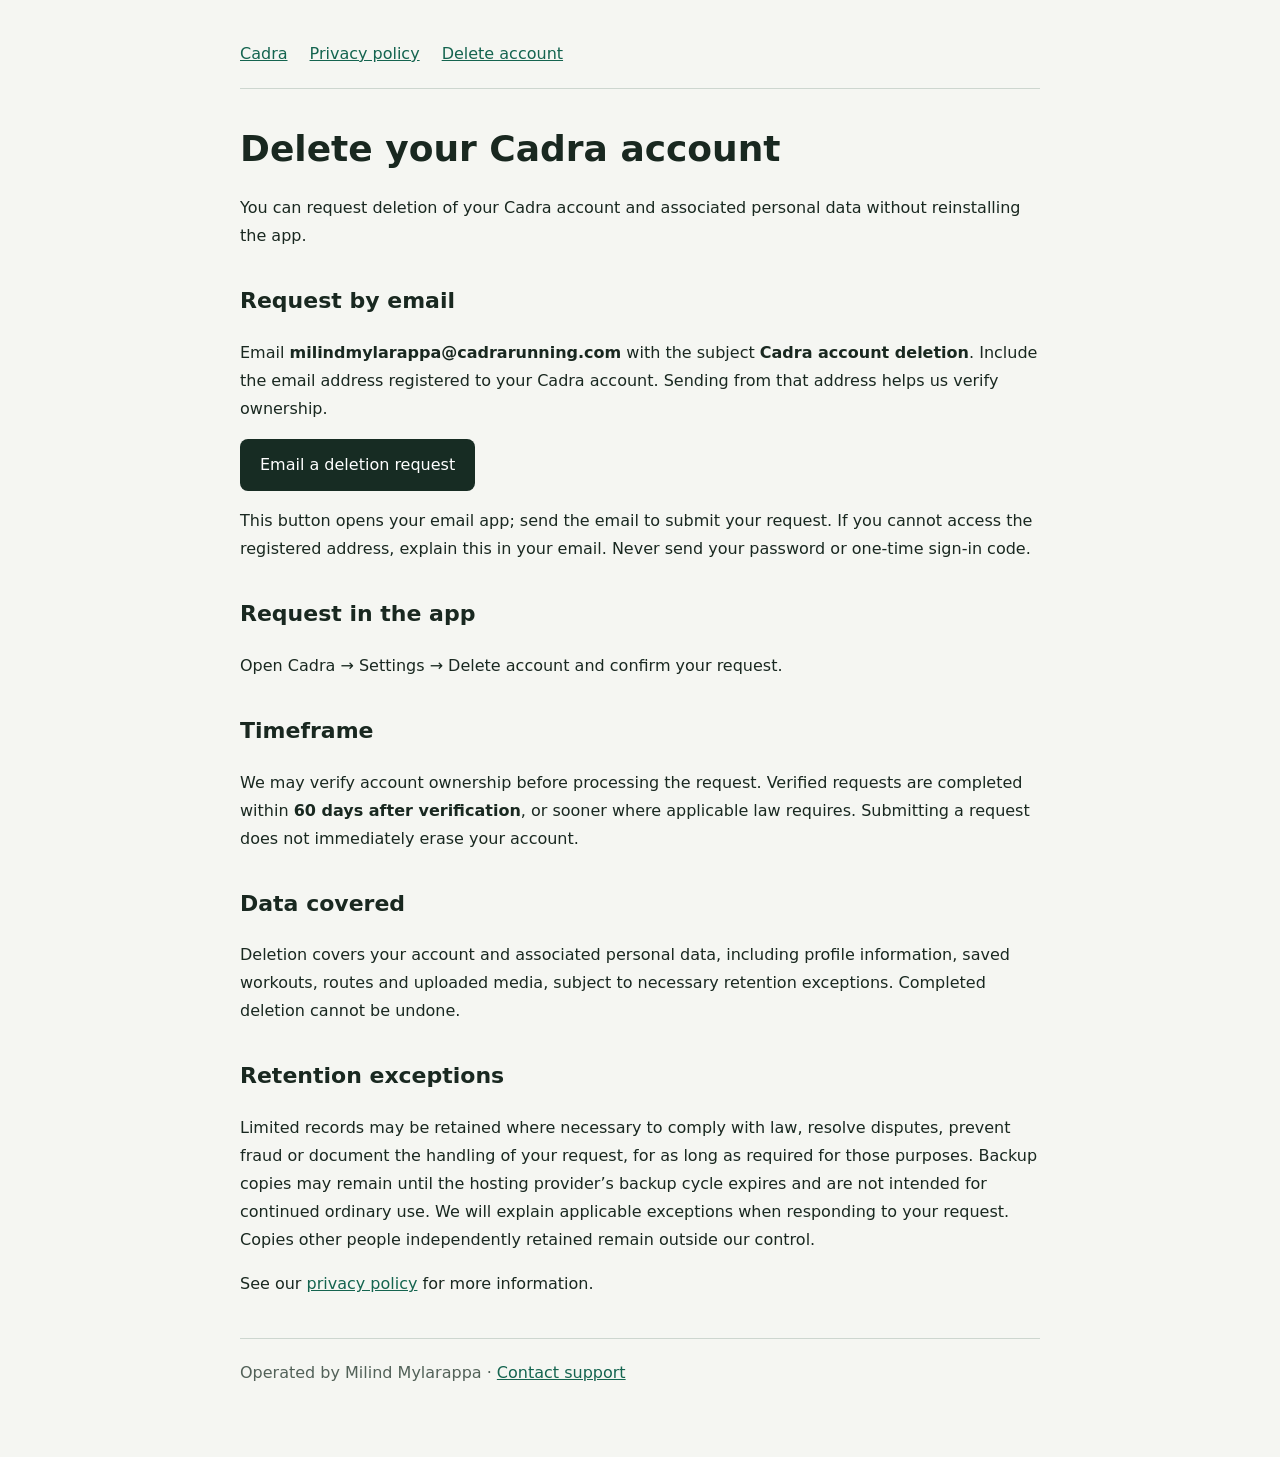
==== delete-account.html @ 0e9cb0fb "Publish Cadra privacy and deletion pages" ====
<!doctype html><html lang="en"><head><meta charset="utf-8"><meta name="viewport" content="width=device-width,initial-scale=1"><title>Delete your account | Cadra</title><style>body{margin:0;background:#f5f6f2;color:#192820;font:16px/1.75 system-ui,sans-serif}main{max-width:800px;margin:auto;padding:40px 24px 70px}nav{display:flex;gap:22px;flex-wrap:wrap;border-bottom:1px solid #cdd6cf;padding-bottom:20px}a{color:#14644f}h1{font-size:36px;line-height:1.2;margin-top:38px}h2{font-size:22px;margin-top:32px}p{overflow-wrap:anywhere}.button{display:inline-block;background:#172c23;color:#fff;padding:12px 20px;border-radius:8px;text-decoration:none}footer{margin-top:40px;border-top:1px solid #cdd6cf;padding-top:20px;color:#526158}</style></head><body><main><nav><a href="./index.html">Cadra</a><a href="./privacy.html">Privacy policy</a><a href="./delete-account.html">Delete account</a></nav><h1>Delete your Cadra account</h1><p>You can request deletion of your Cadra account and associated personal data without reinstalling the app.</p><h2>Request by email</h2><p>Email <strong>milindmylarappa@cadrarunning.com</strong> with the subject <strong>Cadra account deletion</strong>. Include the email address registered to your Cadra account. Sending from that address helps us verify ownership.</p><p><a class="button" href="mailto:milindmylarappa@cadrarunning.com?subject=Cadra%20account%20deletion">Email a deletion request</a></p><p>This button opens your email app; send the email to submit your request. If you cannot access the registered address, explain this in your email. Never send your password or one-time sign-in code.</p><h2>Request in the app</h2><p>Open Cadra → Settings → Delete account and confirm your request.</p><h2>Timeframe</h2><p>We may verify account ownership before processing the request. Verified requests are completed within <strong>60 days after verification</strong>, or sooner where applicable law requires. Submitting a request does not immediately erase your account.</p><h2>Data covered</h2><p>Deletion covers your account and associated personal data, including profile information, saved workouts, routes and uploaded media, subject to necessary retention exceptions. Completed deletion cannot be undone.</p><h2>Retention exceptions</h2><p>Limited records may be retained where necessary to comply with law, resolve disputes, prevent fraud or document the handling of your request, for as long as required for those purposes. Backup copies may remain until the hosting provider’s backup cycle expires and are not intended for continued ordinary use. We will explain applicable exceptions when responding to your request. Copies other people independently retained remain outside our control.</p><p>See our <a href="./privacy.html">privacy policy</a> for more information.</p><footer>Operated by Milind Mylarappa · <a href="mailto:milindmylarappa@cadrarunning.com">Contact support</a></footer></main></body></html>
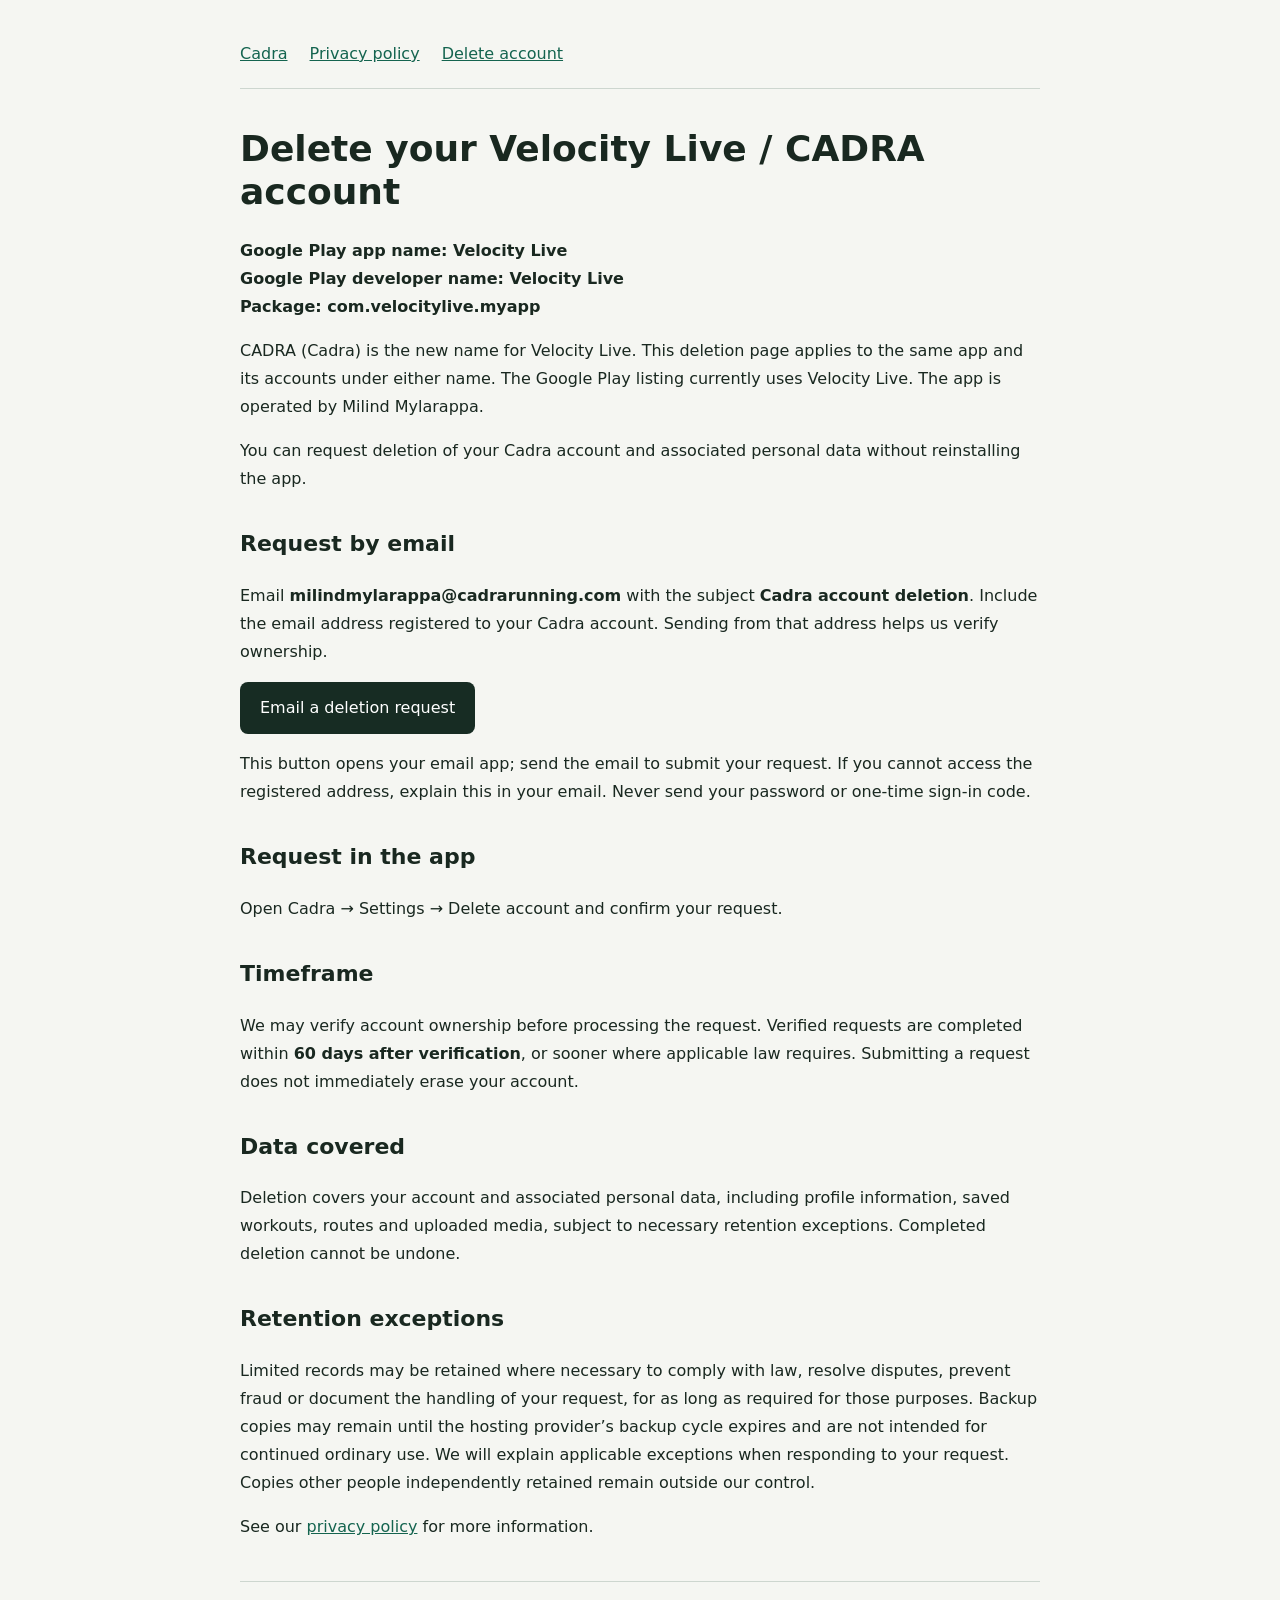
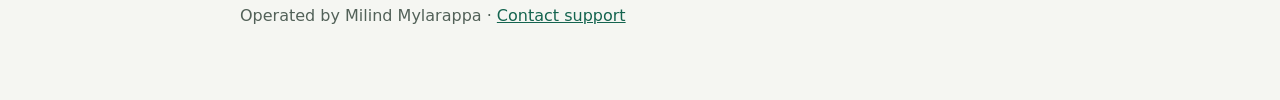
==== commit f3286762: "Match deletion page to Google Play app and developer identity Updated the delete account page to ref" ====
--- a/delete-account.html
+++ b/delete-account.html
@@ -1 +1 @@
-<!doctype html><html lang="en"><head><meta charset="utf-8"><meta name="viewport" content="width=device-width,initial-scale=1"><title>Delete your account | Cadra</title><style>body{margin:0;background:#f5f6f2;color:#192820;font:16px/1.75 system-ui,sans-serif}main{max-width:800px;margin:auto;padding:40px 24px 70px}nav{display:flex;gap:22px;flex-wrap:wrap;border-bottom:1px solid #cdd6cf;padding-bottom:20px}a{color:#14644f}h1{font-size:36px;line-height:1.2;margin-top:38px}h2{font-size:22px;margin-top:32px}p{overflow-wrap:anywhere}.button{display:inline-block;background:#172c23;color:#fff;padding:12px 20px;border-radius:8px;text-decoration:none}footer{margin-top:40px;border-top:1px solid #cdd6cf;padding-top:20px;color:#526158}</style></head><body><main><nav><a href="./index.html">Cadra</a><a href="./privacy.html">Privacy policy</a><a href="./delete-account.html">Delete account</a></nav><h1>Delete your Cadra account</h1><p>You can request deletion of your Cadra account and associated personal data without reinstalling the app.</p><h2>Request by email</h2><p>Email <strong>milindmylarappa@cadrarunning.com</strong> with the subject <strong>Cadra account deletion</strong>. Include the email address registered to your Cadra account. Sending from that address helps us verify ownership.</p><p><a class="button" href="mailto:milindmylarappa@cadrarunning.com?subject=Cadra%20account%20deletion">Email a deletion request</a></p><p>This button opens your email app; send the email to submit your request. If you cannot access the registered address, explain this in your email. Never send your password or one-time sign-in code.</p><h2>Request in the app</h2><p>Open Cadra → Settings → Delete account and confirm your request.</p><h2>Timeframe</h2><p>We may verify account ownership before processing the request. Verified requests are completed within <strong>60 days after verification</strong>, or sooner where applicable law requires. Submitting a request does not immediately erase your account.</p><h2>Data covered</h2><p>Deletion covers your account and associated personal data, including profile information, saved workouts, routes and uploaded media, subject to necessary retention exceptions. Completed deletion cannot be undone.</p><h2>Retention exceptions</h2><p>Limited records may be retained where necessary to comply with law, resolve disputes, prevent fraud or document the handling of your request, for as long as required for those purposes. Backup copies may remain until the hosting provider’s backup cycle expires and are not intended for continued ordinary use. We will explain applicable exceptions when responding to your request. Copies other people independently retained remain outside our control.</p><p>See our <a href="./privacy.html">privacy policy</a> for more information.</p><footer>Operated by Milind Mylarappa · <a href="mailto:milindmylarappa@cadrarunning.com">Contact support</a></footer></main></body></html>+<!doctype html><html lang="en"><head><meta charset="utf-8"><meta name="viewport" content="width=device-width,initial-scale=1"><title>Delete your account | Velocity Live / CADRA</title><style>body{margin:0;background:#f5f6f2;color:#192820;font:16px/1.75 system-ui,sans-serif}main{max-width:800px;margin:auto;padding:40px 24px 70px}nav{display:flex;gap:22px;flex-wrap:wrap;border-bottom:1px solid #cdd6cf;padding-bottom:20px}a{color:#14644f}h1{font-size:36px;line-height:1.2;margin-top:38px}h2{font-size:22px;margin-top:32px}p{overflow-wrap:anywhere}.button{display:inline-block;background:#172c23;color:#fff;padding:12px 20px;border-radius:8px;text-decoration:none}footer{margin-top:40px;border-top:1px solid #cdd6cf;padding-top:20px;color:#526158}</style></head><body><main><nav><a href="./index.html">Cadra</a><a href="./privacy.html">Privacy policy</a><a href="./delete-account.html">Delete account</a></nav><h1>Delete your Velocity Live / CADRA account</h1><p><strong>Google Play app name: Velocity Live<br>Google Play developer name: Velocity Live<br>Package: com.velocitylive.myapp</strong></p><p>CADRA (Cadra) is the new name for Velocity Live. This deletion page applies to the same app and its accounts under either name. The Google Play listing currently uses Velocity Live. The app is operated by Milind Mylarappa.</p><p>You can request deletion of your Cadra account and associated personal data without reinstalling the app.</p><h2>Request by email</h2><p>Email <strong>milindmylarappa@cadrarunning.com</strong> with the subject <strong>Cadra account deletion</strong>. Include the email address registered to your Cadra account. Sending from that address helps us verify ownership.</p><p><a class="button" href="mailto:milindmylarappa@cadrarunning.com?subject=Cadra%20account%20deletion">Email a deletion request</a></p><p>This button opens your email app; send the email to submit your request. If you cannot access the registered address, explain this in your email. Never send your password or one-time sign-in code.</p><h2>Request in the app</h2><p>Open Cadra → Settings → Delete account and confirm your request.</p><h2>Timeframe</h2><p>We may verify account ownership before processing the request. Verified requests are completed within <strong>60 days after verification</strong>, or sooner where applicable law requires. Submitting a request does not immediately erase your account.</p><h2>Data covered</h2><p>Deletion covers your account and associated personal data, including profile information, saved workouts, routes and uploaded media, subject to necessary retention exceptions. Completed deletion cannot be undone.</p><h2>Retention exceptions</h2><p>Limited records may be retained where necessary to comply with law, resolve disputes, prevent fraud or document the handling of your request, for as long as required for those purposes. Backup copies may remain until the hosting provider’s backup cycle expires and are not intended for continued ordinary use. We will explain applicable exceptions when responding to your request. Copies other people independently retained remain outside our control.</p><p>See our <a href="./privacy.html">privacy policy</a> for more information.</p><footer>Operated by Milind Mylarappa · <a href="mailto:milindmylarappa@cadrarunning.com">Contact support</a></footer></main></body></html>
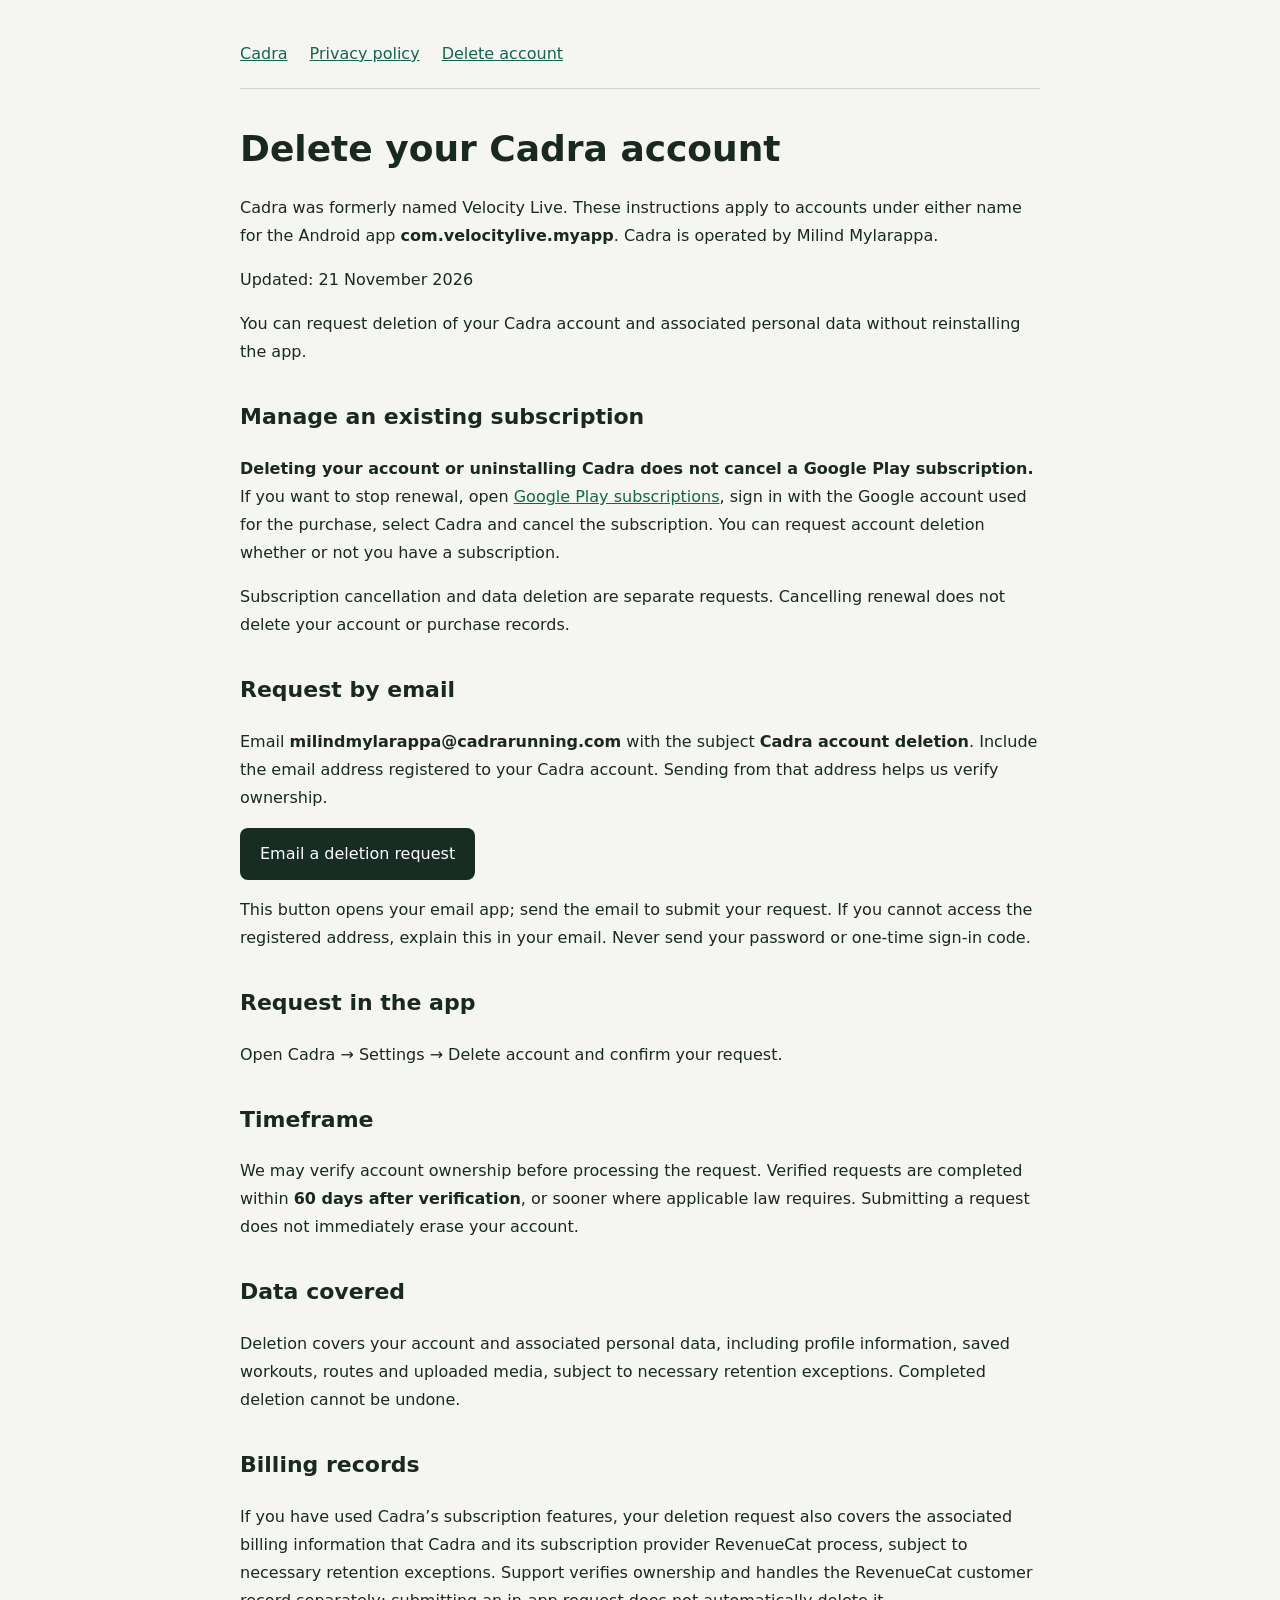
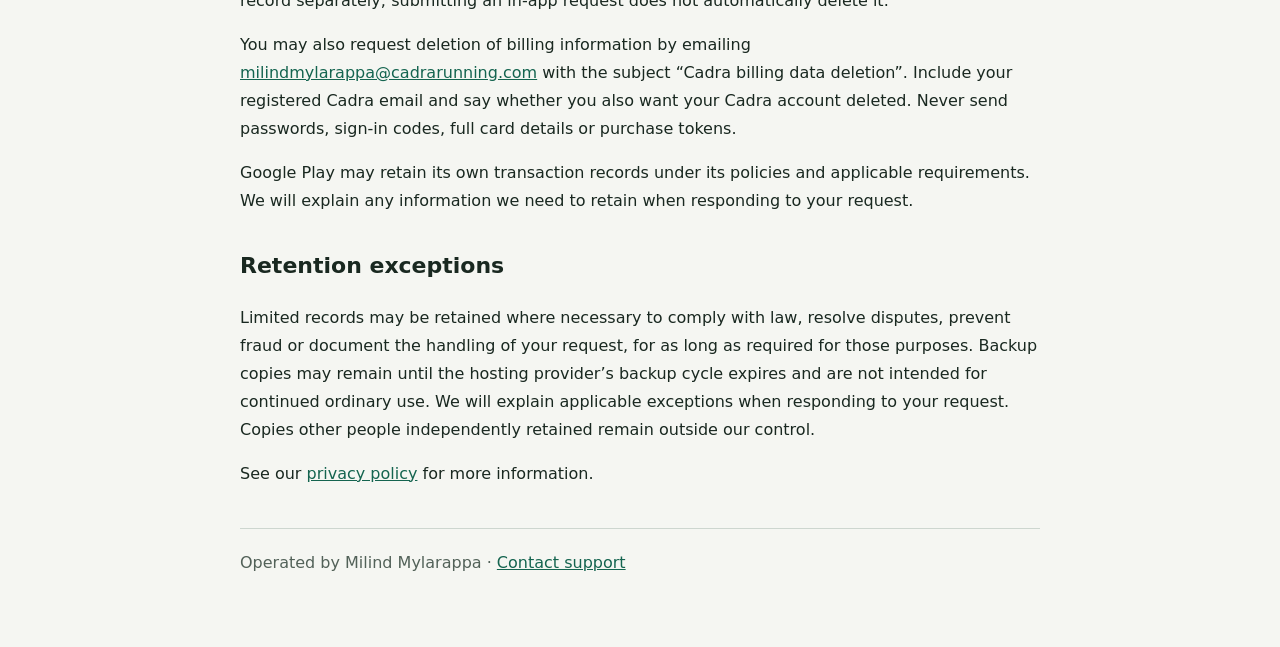
==== commit 6d0b44a9: "Explain Cadra subscription privacy and billing deletion" ====
--- a/delete-account.html
+++ b/delete-account.html
@@ -1 +1 @@
-<!doctype html><html lang="en"><head><meta charset="utf-8"><meta name="viewport" content="width=device-width,initial-scale=1"><title>Delete your account | Velocity Live / CADRA</title><style>body{margin:0;background:#f5f6f2;color:#192820;font:16px/1.75 system-ui,sans-serif}main{max-width:800px;margin:auto;padding:40px 24px 70px}nav{display:flex;gap:22px;flex-wrap:wrap;border-bottom:1px solid #cdd6cf;padding-bottom:20px}a{color:#14644f}h1{font-size:36px;line-height:1.2;margin-top:38px}h2{font-size:22px;margin-top:32px}p{overflow-wrap:anywhere}.button{display:inline-block;background:#172c23;color:#fff;padding:12px 20px;border-radius:8px;text-decoration:none}footer{margin-top:40px;border-top:1px solid #cdd6cf;padding-top:20px;color:#526158}</style></head><body><main><nav><a href="./index.html">Cadra</a><a href="./privacy.html">Privacy policy</a><a href="./delete-account.html">Delete account</a></nav><h1>Delete your Velocity Live / CADRA account</h1><p><strong>Google Play app name: Velocity Live<br>Google Play developer name: Velocity Live<br>Package: com.velocitylive.myapp</strong></p><p>CADRA (Cadra) is the new name for Velocity Live. This deletion page applies to the same app and its accounts under either name. The Google Play listing currently uses Velocity Live. The app is operated by Milind Mylarappa.</p><p>You can request deletion of your Cadra account and associated personal data without reinstalling the app.</p><h2>Request by email</h2><p>Email <strong>milindmylarappa@cadrarunning.com</strong> with the subject <strong>Cadra account deletion</strong>. Include the email address registered to your Cadra account. Sending from that address helps us verify ownership.</p><p><a class="button" href="mailto:milindmylarappa@cadrarunning.com?subject=Cadra%20account%20deletion">Email a deletion request</a></p><p>This button opens your email app; send the email to submit your request. If you cannot access the registered address, explain this in your email. Never send your password or one-time sign-in code.</p><h2>Request in the app</h2><p>Open Cadra → Settings → Delete account and confirm your request.</p><h2>Timeframe</h2><p>We may verify account ownership before processing the request. Verified requests are completed within <strong>60 days after verification</strong>, or sooner where applicable law requires. Submitting a request does not immediately erase your account.</p><h2>Data covered</h2><p>Deletion covers your account and associated personal data, including profile information, saved workouts, routes and uploaded media, subject to necessary retention exceptions. Completed deletion cannot be undone.</p><h2>Retention exceptions</h2><p>Limited records may be retained where necessary to comply with law, resolve disputes, prevent fraud or document the handling of your request, for as long as required for those purposes. Backup copies may remain until the hosting provider’s backup cycle expires and are not intended for continued ordinary use. We will explain applicable exceptions when responding to your request. Copies other people independently retained remain outside our control.</p><p>See our <a href="./privacy.html">privacy policy</a> for more information.</p><footer>Operated by Milind Mylarappa · <a href="mailto:milindmylarappa@cadrarunning.com">Contact support</a></footer></main></body></html>
+<!doctype html><html lang="en"><head><meta charset="utf-8"><meta name="viewport" content="width=device-width,initial-scale=1"><title>Delete your account | Cadra</title><style>body{margin:0;background:#f5f6f2;color:#192820;font:16px/1.75 system-ui,sans-serif}main{max-width:800px;margin:auto;padding:40px 24px 70px}nav{display:flex;gap:22px;flex-wrap:wrap;border-bottom:1px solid #cdd6cf;padding-bottom:20px}a{color:#14644f}h1{font-size:36px;line-height:1.2;margin-top:38px}h2{font-size:22px;margin-top:32px}p{overflow-wrap:anywhere}.button{display:inline-block;background:#172c23;color:#fff;padding:12px 20px;border-radius:8px;text-decoration:none}footer{margin-top:40px;border-top:1px solid #cdd6cf;padding-top:20px;color:#526158}</style></head><body><main><nav><a href="./index.html">Cadra</a><a href="./privacy.html">Privacy policy</a><a href="./delete-account.html">Delete account</a></nav><h1>Delete your Cadra account</h1><p>Cadra was formerly named Velocity Live. These instructions apply to accounts under either name for the Android app <strong>com.velocitylive.myapp</strong>. Cadra is operated by Milind Mylarappa.</p><p>Updated: 21 November 2026</p><p>You can request deletion of your Cadra account and associated personal data without reinstalling the app.</p><h2>Manage an existing subscription</h2><p><strong>Deleting your account or uninstalling Cadra does not cancel a Google Play subscription.</strong> If you want to stop renewal, open <a href="https://play.google.com/store/account/subscriptions">Google Play subscriptions</a>, sign in with the Google account used for the purchase, select Cadra and cancel the subscription. You can request account deletion whether or not you have a subscription.</p><p>Subscription cancellation and data deletion are separate requests. Cancelling renewal does not delete your account or purchase records.</p><h2>Request by email</h2><p>Email <strong>milindmylarappa@cadrarunning.com</strong> with the subject <strong>Cadra account deletion</strong>. Include the email address registered to your Cadra account. Sending from that address helps us verify ownership.</p><p><a class="button" href="mailto:milindmylarappa@cadrarunning.com?subject=Cadra%20account%20deletion">Email a deletion request</a></p><p>This button opens your email app; send the email to submit your request. If you cannot access the registered address, explain this in your email. Never send your password or one-time sign-in code.</p><h2>Request in the app</h2><p>Open Cadra → Settings → Delete account and confirm your request.</p><h2>Timeframe</h2><p>We may verify account ownership before processing the request. Verified requests are completed within <strong>60 days after verification</strong>, or sooner where applicable law requires. Submitting a request does not immediately erase your account.</p><h2>Data covered</h2><p>Deletion covers your account and associated personal data, including profile information, saved workouts, routes and uploaded media, subject to necessary retention exceptions. Completed deletion cannot be undone.</p><h2>Billing records</h2><p>If you have used Cadra’s subscription features, your deletion request also covers the associated billing information that Cadra and its subscription provider RevenueCat process, subject to necessary retention exceptions. Support verifies ownership and handles the RevenueCat customer record separately; submitting an in-app request does not automatically delete it.</p><p>You may also request deletion of billing information by emailing <a href="mailto:milindmylarappa@cadrarunning.com?subject=Cadra%20billing%20data%20deletion">milindmylarappa@cadrarunning.com</a> with the subject “Cadra billing data deletion”. Include your registered Cadra email and say whether you also want your Cadra account deleted. Never send passwords, sign-in codes, full card details or purchase tokens.</p><p>Google Play may retain its own transaction records under its policies and applicable requirements. We will explain any information we need to retain when responding to your request.</p><h2>Retention exceptions</h2><p>Limited records may be retained where necessary to comply with law, resolve disputes, prevent fraud or document the handling of your request, for as long as required for those purposes. Backup copies may remain until the hosting provider’s backup cycle expires and are not intended for continued ordinary use. We will explain applicable exceptions when responding to your request. Copies other people independently retained remain outside our control.</p><p>See our <a href="./privacy.html">privacy policy</a> for more information.</p><footer>Operated by Milind Mylarappa · <a href="mailto:milindmylarappa@cadrarunning.com">Contact support</a></footer></main></body></html>
